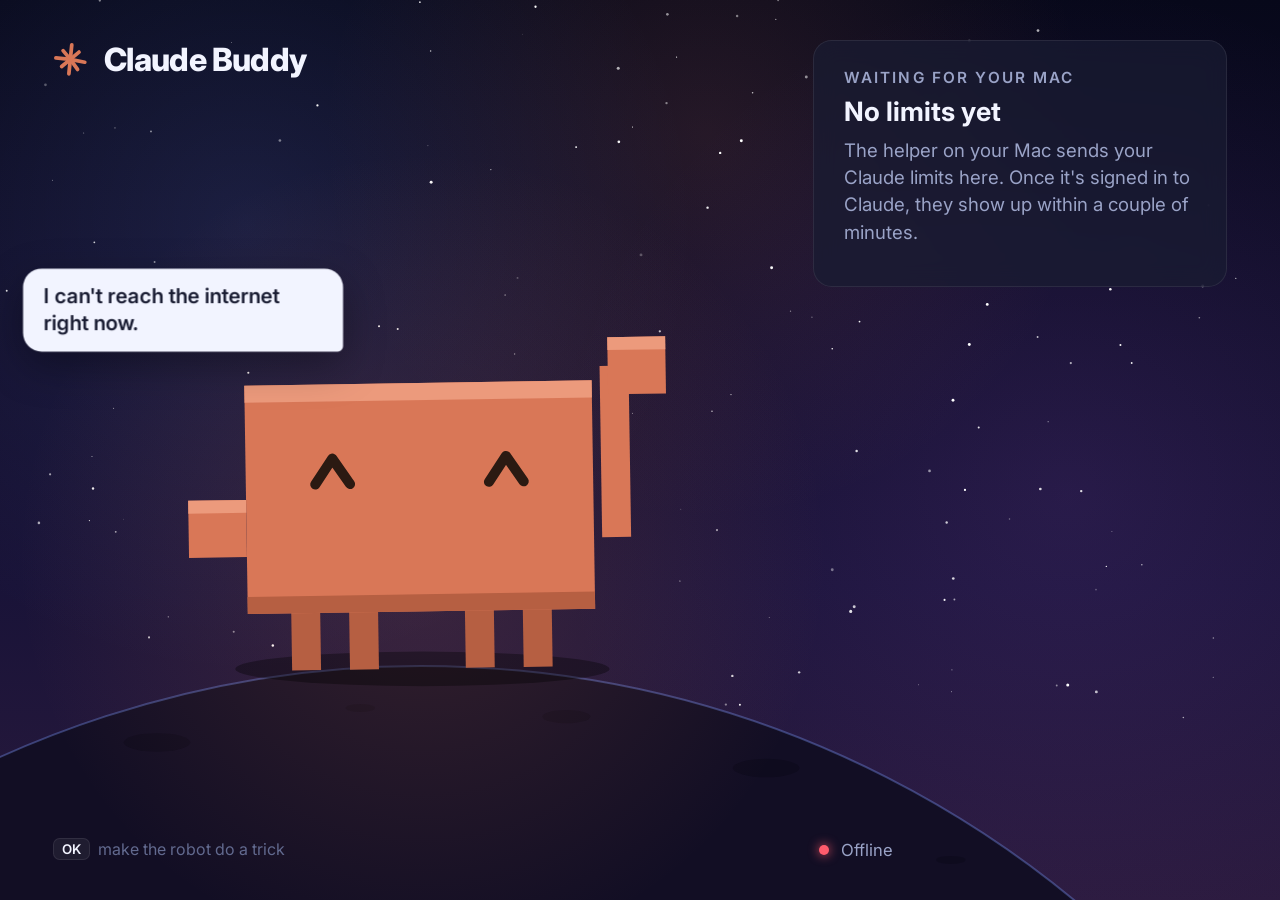
==== claude/index.html @ f8e5b743 "Publish web 20261021072658" ====
<!doctype html>
<html lang="en">
<head>
<meta charset="utf-8">
<meta name="viewport" content="width=device-width, initial-scale=1">
<title>Claude Buddy</title>
<link rel="preconnect" href="https://fonts.googleapis.com">
<link href="https://fonts.googleapis.com/css2?family=Inter:wght@400;500;600;700;800&display=swap" rel="stylesheet">
<link rel="stylesheet" href="../shared/tv.css?v=20261021072658">
<style>
  #scene { position: fixed; inset: 0; width: 100%; height: 100%; }

  header {
    position: fixed; top: 3rem; left: var(--gutter);
    display: flex; align-items: center; gap: 1.2rem;
  }
  header h1 { font-size: 2.4rem; font-weight: 800; letter-spacing: -0.02em; }
  header .spark { width: 2.6rem; height: 2.6rem; }

  /* Speech bubble: follows the robot's head, pops in when the robot says something new. */
  #bubble { position: fixed; left: 0; top: 0; max-width: 24rem; will-change: transform; }
  #bubble p {
    padding: 1.1rem 1.5rem; border-radius: 1.4rem 1.4rem 0.4rem 1.4rem;
    background: var(--text); color: #1a1d33;
    font-size: 1.55rem; font-weight: 600; line-height: 1.3;
    box-shadow: 0 1rem 3rem rgba(0, 0, 0, 0.35);
    transform-origin: 100% 100%;
    opacity: 0;
  }
  #bubble p.show { animation: pop 0.35s cubic-bezier(0.2, 1.4, 0.4, 1) forwards; }
  @keyframes pop { from { opacity: 0; transform: scale(0.6); } to { opacity: 1; transform: scale(1); } }

  aside {
    position: fixed; top: 3rem; right: var(--gutter); bottom: 3rem; width: 31rem;
    display: flex; flex-direction: column; gap: 1.4rem;
  }

  .card { padding: 2rem 2.2rem; }

  .session { display: flex; align-items: center; gap: 2.2rem; }
  .ring { position: relative; width: 12rem; height: 12rem; flex: none; }
  .ring svg { width: 100%; height: 100%; transform: rotate(-90deg); }
  .ring circle { fill: none; stroke-width: 9; }
  .ring .track { stroke: rgba(255, 255, 255, 0.08); }
  .ring .value { stroke-linecap: round; transition: stroke-dashoffset 1.2s ease, stroke 0.6s; }
  .ring .center {
    position: absolute; inset: 0; display: grid; place-content: center; text-align: center;
  }
  .ring .pct { font-size: 3.6rem; font-weight: 800; letter-spacing: -0.03em; line-height: 1; }
  .ring .pct small { font-size: 1.8rem; font-weight: 700; }
  .ring .sub { font-size: 1.1rem; color: var(--muted); margin-top: 0.3rem; }

  .reset-in { font-size: 2.4rem; font-weight: 700; letter-spacing: -0.02em; margin-top: 0.4rem; }
  .reset-at { font-size: 1.35rem; color: var(--muted); margin-top: 0.2rem; }

  .row + .row { margin-top: 1.6rem; }
  .row-head { display: flex; justify-content: space-between; align-items: baseline; }
  .row-name { font-size: 1.35rem; color: var(--muted); font-weight: 500; }
  .row-pct { font-size: 2.2rem; font-weight: 800; letter-spacing: -0.02em; }
  .row-pct small { font-size: 1.2rem; font-weight: 600; color: var(--muted); margin-left: 0.3rem; }
  .bar { height: 0.8rem; margin-top: 0.7rem; border-radius: 1rem; background: rgba(255, 255, 255, 0.08); overflow: hidden; }
  .bar i { display: block; height: 100%; border-radius: 1rem; transition: width 1.2s ease, background 0.6s; }
  .row-reset { font-size: 1.2rem; color: var(--faint); margin-top: 0.5rem; }

  .status { display: flex; align-items: center; gap: 0.9rem; font-size: 1.25rem; color: var(--muted); margin-top: auto; padding: 0 0.4rem; }

  .setup h2 { font-size: 2rem; font-weight: 700; margin: 0.6rem 0 0.8rem; }
  .setup p { font-size: 1.4rem; color: var(--muted); line-height: 1.45; }
  .setup .detail { font-size: 1.15rem; color: var(--faint); margin-top: 1rem; }

  .hint { position: fixed; left: var(--gutter); bottom: 3rem; font-size: 1.2rem; color: var(--faint); display: flex; gap: 0.6rem; align-items: center; }

  [hidden] { display: none !important; }
</style>
</head>
<body>
<canvas id="scene"></canvas>

<header>
  <svg class="spark" viewBox="-12 -12 24 24" aria-hidden="true">
    <g stroke="#d97757" stroke-width="2.6" stroke-linecap="round">
      <line x1="0" y1="0" x2="10" y2="2"/><line x1="0" y1="0" x2="5" y2="7"/><line x1="0" y1="0" x2="-1" y2="10"/>
      <line x1="0" y1="0" x2="-6" y2="5"/><line x1="0" y1="0" x2="-10" y2="-1"/><line x1="0" y1="0" x2="-5" y2="-6"/>
      <line x1="0" y1="0" x2="1" y2="-10"/><line x1="0" y1="0" x2="6" y2="-5"/>
    </g>
  </svg>
  <h1>Claude Buddy</h1>
</header>

<div id="bubble"><p></p></div>

<aside>
  <section class="card glass" id="session-card" hidden>
    <div class="eyebrow">5-hour session</div>
    <div class="session" style="margin-top: 1.4rem">
      <div class="ring">
        <svg viewBox="0 0 100 100"><circle class="track" cx="50" cy="50" r="44"/><circle class="value" id="ring" cx="50" cy="50" r="44"/></svg>
        <div class="center"><div class="pct tabular" id="session-left">–</div><div class="sub">left</div></div>
      </div>
      <div>
        <div class="row-name">Resets in</div>
        <div class="reset-in tabular" id="session-in">–</div>
        <div class="reset-at" id="session-at"></div>
      </div>
    </div>
  </section>

  <section class="card glass" id="weekly-card" hidden>
    <div class="eyebrow">This week</div>
    <div id="weekly-rows" style="margin-top: 1.4rem"></div>
  </section>

  <section class="card glass setup" id="setup-card" hidden>
    <div class="eyebrow">Waiting for your Mac</div>
    <h2>No limits yet</h2>
    <p>The helper on your Mac sends your Claude limits here. Once it's signed in to Claude, they show up within a couple of minutes.</p>
    <p class="detail" id="setup-detail"></p>
  </section>

  <div class="status"><span class="dot" id="live-dot"></span><span id="status-text">Connecting…</span></div>
</aside>

<div class="hint"><span class="key">OK</span> make the robot do a trick</div>

<script type="module">
import { Robot } from "../shared/robot.js?v=20261021072658";
import { animate, fitCanvas, shortDuration, clockTime, native } from "../shared/tv.js?v=20261021072658";
import { fetchUsage, session, weekly, tightest, moodFor, severityColor } from "../shared/usage.js?v=20261021072658";

native?.keepScreenOn?.(true);

const canvas = document.getElementById("scene");
const ctx = fitCanvas(canvas);
const bubble = document.getElementById("bubble");
const speech = bubble.firstElementChild;
const robot = new Robot();
let usage = null;
let failed = false;

// ---- Speech ---------------------------------------------------------------------------------------

const left = (l) => `${l.left}%`;
const capitalize = (text) => text.charAt(0).toUpperCase() + text.slice(1);
const inText = (l) => (l?.resetsAt ? `in ${shortDuration(l.resetsAt - Date.now())}` : "soon");
const atText = (l) => (l?.resetsAt ? `at ${clockTime(l.resetsAt)}` : "soon");

function line(behavior) {
  if (!usage) return failed ? "I can't reach the internet right now." : "Looking for your limits…";
  if (!usage.limits.length) return "Waiting for your Mac to send your limits.";
  const s = session(usage);
  const w = weekly(usage);
  const t = tightest(usage);
  const lines = {
    sleep: `Out of juice. Back ${atText(t)}. 💤`,
    tired: `Only ${left(t)} left. Fresh limits ${inText(t)}.`,
    stretch: `Running low… ${left(t)} until ${clockTime(t.resetsAt)}.`,
    celebrate: `Fresh limits! ${left(s)} to play with.`,
    typing: `${left(s)} of this session left. Let's build!`,
    think: w ? `This week: ${left(w)} left. Resets ${atText(w)}.` : `Hmm… ${left(s)} left.`,
    walk: `Next reset ${inText(s)}.`,
    dance: `${left(s)} left. Plenty of room!`,
    jump: `${left(s)} left. Let's go!`,
    spin: `Wheee! ${left(s)} left.`,
    wave: `Hi! You've got ${left(s)} until ${clockTime(s.resetsAt)}.`,
    juggle: `Juggling ${left(s)} of your session.`,
    love: w ? `${left(w)} of your week is still free.` : `${left(s)} left. Have fun!`,
    coffee: `Coffee break. ${left(s)} left, reset ${inText(s)}.`,
    read: w ? `Reading up… weekly resets ${atText(w)}.` : null,
  };
  return lines[behavior] ?? null;
}

function say() {
  const text = line(robot.behavior);
  if (!text) { speech.classList.remove("show"); return; }
  if (speech.textContent === text && speech.classList.contains("show")) return;
  speech.textContent = text;
  speech.classList.remove("show");
  void speech.offsetWidth; // restart the pop animation
  speech.classList.add("show");
}

robot.onBehavior = say;

document.addEventListener("keydown", (e) => {
  if (e.key === "Enter" || e.key === " ") robot.trick();
});

// ---- Limits panel ---------------------------------------------------------------------------------

function render() {
  const has = usage && usage.limits.length > 0;
  document.getElementById("session-card").hidden = !has;
  document.getElementById("setup-card").hidden = has;

  const dot = document.getElementById("live-dot");
  const status = document.getElementById("status-text");
  const age = usage?.updatedAt ? Date.now() - usage.updatedAt : null;
  if (failed && !usage) { dot.className = "dot off"; status.textContent = "Offline"; }
  else if (failed) { dot.className = "dot off"; status.textContent = "Offline · showing last known values"; }
  else if (age != null && age > 20 * 60000) { dot.className = "dot stale"; status.textContent = `Last update ${shortDuration(age)} ago · is your Mac on?`; }
  else if (age != null) { dot.className = "dot"; status.textContent = age < 60000 ? "Live · updated just now" : `Live · updated ${shortDuration(age)} ago`; }

  if (!has) {
    document.getElementById("setup-detail").textContent = usage?.error ?? "";
    document.getElementById("weekly-card").hidden = true;
    return;
  }

  const s = session(usage);
  const ring = document.getElementById("ring");
  const circumference = 2 * Math.PI * 44;
  ring.style.strokeDasharray = circumference;
  ring.style.strokeDashoffset = circumference * (1 - s.left / 100);
  ring.style.stroke = severityColor(s);
  document.getElementById("session-left").innerHTML = `${s.left}<small>%</small>`;
  document.getElementById("session-in").textContent = s.resetsAt ? shortDuration(s.resetsAt - Date.now()) : "–";
  document.getElementById("session-at").textContent = s.resetsAt ? `at ${clockTime(s.resetsAt)}` : "";

  const others = usage.limits.filter((l) => l !== s);
  document.getElementById("weekly-card").hidden = others.length === 0;
  document.getElementById("weekly-rows").innerHTML = others.map((l) => `
    <div class="row">
      <div class="row-head">
        <span class="row-name">${capitalize(l.label.replace(/^Weekly · /, ""))}</span>
        <span class="row-pct tabular">${l.left}%<small>left</small></span>
      </div>
      <div class="bar"><i style="width:${l.left}%; background:${severityColor(l)}"></i></div>
      <div class="row-reset">${l.resetsAt ? `Resets ${clockTime(l.resetsAt)} · in ${shortDuration(l.resetsAt - Date.now())}` : ""}</div>
    </div>`).join("");
}

async function refresh() {
  try {
    usage = await fetchUsage();
    failed = false;
  } catch {
    failed = true;
  }
  robot.setMood(moodFor(usage));
  render();
  say();
}

refresh();
setInterval(refresh, 60000);
setInterval(render, 15000); // keep countdowns ticking between fetches

// ---- Scene ----------------------------------------------------------------------------------------

const stars = Array.from({ length: 140 }, () => ({
  x: Math.random(), y: Math.random() * 0.8, r: 0.4 + Math.random() * 1.3, phase: Math.random() * 6, speed: 0.4 + Math.random(),
}));
let shooting = null;
let nextShot = 4;
let clock = 0;

function drawScene(dt) {
  const w = canvas.width;
  const h = canvas.height;
  const scale = w / 1920;
  clock += dt;

  const sky = ctx.createLinearGradient(0, 0, 0, h);
  sky.addColorStop(0, "#07081a");
  sky.addColorStop(0.65, "#191338");
  sky.addColorStop(1, "#2a1a3d");
  ctx.fillStyle = sky;
  ctx.fillRect(0, 0, w, h);

  // Slow-drifting nebulae.
  for (const [nx, ny, nr, color] of [[0.2, 0.25, 0.35, "124,156,255"], [0.55, 0.15, 0.3, "217,119,87"], [0.85, 0.55, 0.4, "160,90,220"]]) {
    const x = (nx + Math.sin(clock * 0.03 + nr * 10) * 0.02) * w;
    const g = ctx.createRadialGradient(x, ny * h, 0, x, ny * h, nr * w);
    g.addColorStop(0, `rgba(${color},0.13)`);
    g.addColorStop(1, `rgba(${color},0)`);
    ctx.fillStyle = g;
    ctx.fillRect(0, 0, w, h);
  }

  for (const s of stars) {
    ctx.globalAlpha = 0.25 + 0.75 * Math.abs(Math.sin(clock * s.speed + s.phase));
    ctx.fillStyle = "#fff";
    ctx.beginPath();
    ctx.arc(s.x * w, s.y * h, s.r * scale * 1.4, 0, Math.PI * 2);
    ctx.fill();
  }
  ctx.globalAlpha = 1;

  // A shooting star every few seconds.
  nextShot -= dt;
  if (nextShot <= 0) {
    shooting = { x: Math.random() * w * 0.6, y: Math.random() * h * 0.3, t: 0 };
    nextShot = 6 + Math.random() * 10;
  }
  if (shooting) {
    shooting.t += dt;
    const p = shooting.t / 0.9;
    if (p > 1) shooting = null;
    else {
      const x = shooting.x + p * w * 0.25;
      const y = shooting.y + p * h * 0.12;
      const trail = ctx.createLinearGradient(x, y, x - w * 0.08, y - h * 0.04);
      trail.addColorStop(0, `rgba(255,255,255,${1 - p})`);
      trail.addColorStop(1, "rgba(255,255,255,0)");
      ctx.strokeStyle = trail;
      ctx.lineWidth = 2.5 * scale;
      ctx.beginPath();
      ctx.moveTo(x, y);
      ctx.lineTo(x - w * 0.08, y - h * 0.04);
      ctx.stroke();
    }
  }

  // The little planet the robot lives on.
  const cx = w * 0.33;
  const ground = h * 0.74;
  const R = w * 0.8;
  const planet = ctx.createRadialGradient(cx, ground - R * 0.02, R * 0.85, cx, ground + R, R);
  planet.addColorStop(0, "#3b2c5e");
  planet.addColorStop(0.08, "#2a2048");
  planet.addColorStop(1, "#120e24");
  ctx.fillStyle = planet;
  ctx.beginPath();
  ctx.arc(cx, ground + R, R, 0, Math.PI * 2);
  ctx.fill();
  ctx.strokeStyle = "rgba(124,156,255,0.35)";
  ctx.lineWidth = 3 * scale;
  ctx.beginPath();
  ctx.arc(cx, ground + R, R, Math.PI * 1.15, Math.PI * 1.85);
  ctx.stroke();
  // Craters drift by as the planet turns.
  ctx.fillStyle = "rgba(10,8,24,0.45)";
  for (let i = 0; i < 7; i++) {
    const a = Math.PI * 1.5 + (((i * 0.21 + clock * 0.006) % 1.4) - 0.7);
    const px = cx + Math.cos(a) * (R - 60 * scale);
    const py = ground + R + Math.sin(a) * (R - 60 * scale);
    ctx.beginPath();
    ctx.ellipse(px, py, (22 + (i % 3) * 14) * scale, (6 + (i % 3) * 4) * scale, 0, 0, Math.PI * 2);
    ctx.fill();
  }

  // Warm glow behind the robot.
  const glow = ctx.createRadialGradient(cx, ground - h * 0.12, 0, cx, ground - h * 0.12, h * 0.45);
  glow.addColorStop(0, "rgba(217,119,87,0.18)");
  glow.addColorStop(1, "rgba(217,119,87,0)");
  ctx.fillStyle = glow;
  ctx.fillRect(0, 0, w, h);

  const u = h * 0.032;
  robot.step(dt, (w * 0.62) / u);
  const head = robot.draw(ctx, cx, ground, u, dt);
  placeBubble(head, u);
}

let bubbleX = null;
let bubbleY = null;

function placeBubble(head, u) {
  const ratio = canvas.width / innerWidth;
  const right = (head.x - 4 * u) / ratio;
  const bottom = (head.headTop - 1.2 * u) / ratio;
  const x = Math.max(16, right - bubble.offsetWidth);
  const y = Math.max(16, bottom - bubble.offsetHeight);
  bubbleX = bubbleX == null ? x : bubbleX + (x - bubbleX) * 0.15;
  bubbleY = bubbleY == null ? y : bubbleY + (y - bubbleY) * 0.15;
  bubble.style.transform = `translate(${bubbleX}px, ${bubbleY}px)`;
}

animate(drawScene);
</script>
</body>
</html>
---- shared/tv.css ----
/* TV Space design system. 1rem = 1/96 of the screen width, so every screen scales with the TV
   (10px at 960 wide, 20px at 1920). Keep content 4rem from the edges: projectors can crop them. */

:root {
  --bg: #0b0d1a;
  --bg-2: #171431;
  --surface: rgba(26, 29, 51, 0.72);
  --surface-solid: #1a1d33;
  --line: rgba(255, 255, 255, 0.08);
  --text: #f2f4ff;
  --muted: #9aa3c7;
  --faint: #626a8f;
  --accent: #7c9cff;
  --claude: #d97757;
  --good: #6ee7b7;
  --warning: #ffb547;
  --critical: #ff5c6c;
  --radius: 1.4rem;
  --gutter: 4rem;
}

* { box-sizing: border-box; margin: 0; padding: 0; }

html { font-size: calc(100vw / 96); }

html, body {
  width: 100%;
  height: 100%;
  overflow: hidden;
  background: var(--bg);
  color: var(--text);
  font-family: "Inter", "Roboto", system-ui, sans-serif;
  -webkit-font-smoothing: antialiased;
  cursor: none;
}

a { color: inherit; text-decoration: none; }

:focus { outline: none; }

.tabular { font-variant-numeric: tabular-nums; }

.glass {
  background: var(--surface);
  border: 1px solid var(--line);
  border-radius: var(--radius);
  backdrop-filter: blur(12px);
  -webkit-backdrop-filter: blur(12px);
}

.eyebrow {
  font-size: 1.15rem;
  font-weight: 600;
  letter-spacing: 0.14em;
  text-transform: uppercase;
  color: var(--muted);
}

.dot {
  display: inline-block;
  width: 0.8rem;
  height: 0.8rem;
  border-radius: 50%;
  background: var(--good);
  box-shadow: 0 0 0.8rem var(--good);
  animation: pulse 2s ease-in-out infinite;
}
.dot.stale { background: var(--warning); box-shadow: 0 0 0.8rem var(--warning); }
.dot.off { background: var(--critical); box-shadow: 0 0 0.8rem var(--critical); animation: none; }

@keyframes pulse { 50% { opacity: 0.35; } }

.key {
  display: inline-block;
  min-width: 2.2rem;
  padding: 0.15rem 0.6rem;
  border: 1px solid var(--line);
  border-radius: 0.5rem;
  background: rgba(255, 255, 255, 0.06);
  color: var(--text);
  font-size: 1rem;
  font-weight: 600;
  text-align: center;
}
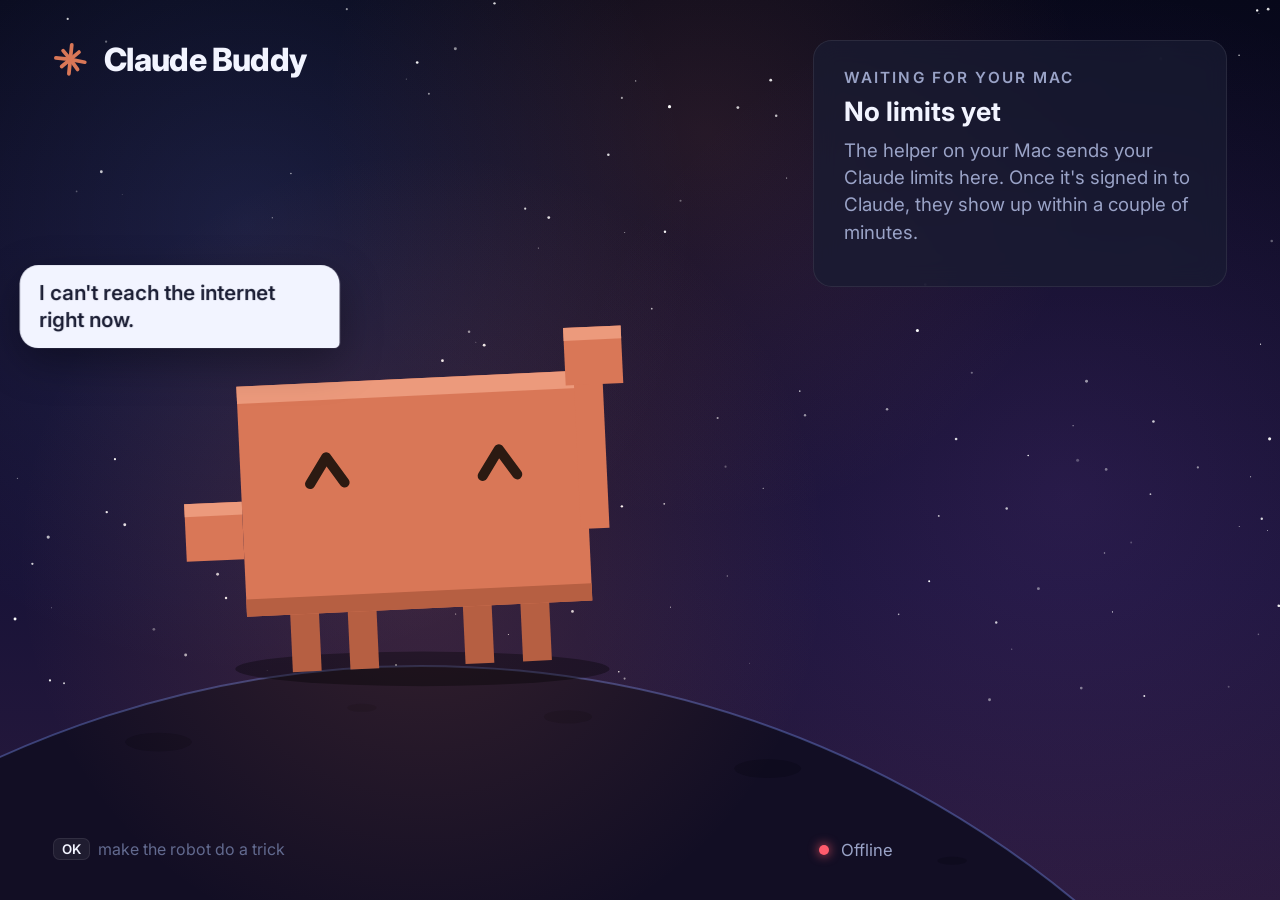
==== commit 258b91b2: "Publish web 20261021073418" ====
--- a/claude/index.html
+++ b/claude/index.html
@@ -6,7 +6,7 @@
 <title>Claude Buddy</title>
 <link rel="preconnect" href="https://fonts.googleapis.com">
 <link href="https://fonts.googleapis.com/css2?family=Inter:wght@400;500;600;700;800&display=swap" rel="stylesheet">
-<link rel="stylesheet" href="../shared/tv.css?v=20261021072658">
+<link rel="stylesheet" href="../shared/tv.css?v=20261021073418">
 <style>
   #scene { position: fixed; inset: 0; width: 100%; height: 100%; }
 
@@ -123,9 +123,9 @@
 <div class="hint"><span class="key">OK</span> make the robot do a trick</div>
 
 <script type="module">
-import { Robot } from "../shared/robot.js?v=20261021072658";
-import { animate, fitCanvas, shortDuration, clockTime, native } from "../shared/tv.js?v=20261021072658";
-import { fetchUsage, session, weekly, tightest, moodFor, severityColor } from "../shared/usage.js?v=20261021072658";
+import { Robot } from "../shared/robot.js?v=20261021073418";
+import { animate, fitCanvas, shortDuration, clockTime, native } from "../shared/tv.js?v=20261021073418";
+import { fetchUsage, session, weekly, tightest, moodFor, severityColor } from "../shared/usage.js?v=20261021073418";
 
 native?.keepScreenOn?.(true);
 
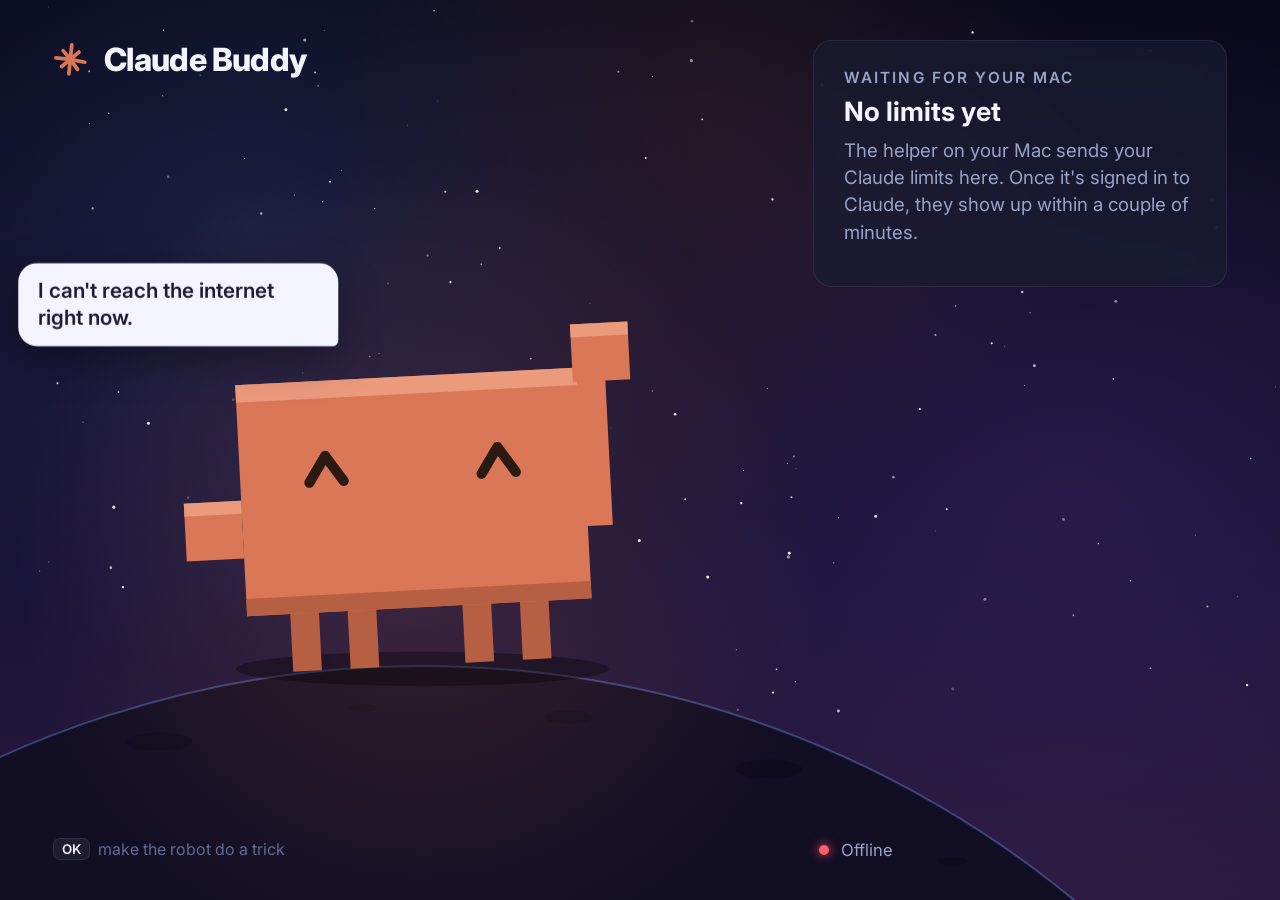
==== commit e3d4b073: "Publish web 20261021081231" ====
--- a/claude/index.html
+++ b/claude/index.html
@@ -6,7 +6,7 @@
 <title>Claude Buddy</title>
 <link rel="preconnect" href="https://fonts.googleapis.com">
 <link href="https://fonts.googleapis.com/css2?family=Inter:wght@400;500;600;700;800&display=swap" rel="stylesheet">
-<link rel="stylesheet" href="../shared/tv.css?v=20261021073418">
+<link rel="stylesheet" href="../shared/tv.css?v=20261021081231">
 <style>
   #scene { position: fixed; inset: 0; width: 100%; height: 100%; }
 
@@ -123,9 +123,9 @@
 <div class="hint"><span class="key">OK</span> make the robot do a trick</div>
 
 <script type="module">
-import { Robot } from "../shared/robot.js?v=20261021073418";
-import { animate, fitCanvas, shortDuration, clockTime, native } from "../shared/tv.js?v=20261021073418";
-import { fetchUsage, session, weekly, tightest, moodFor, severityColor } from "../shared/usage.js?v=20261021073418";
+import { Robot } from "../shared/robot.js?v=20261021081231";
+import { animate, fitCanvas, shortDuration, clockTime, native } from "../shared/tv.js?v=20261021081231";
+import { fetchUsage, session, weekly, tightest, moodFor, severityColor } from "../shared/usage.js?v=20261021081231";
 
 native?.keepScreenOn?.(true);
 
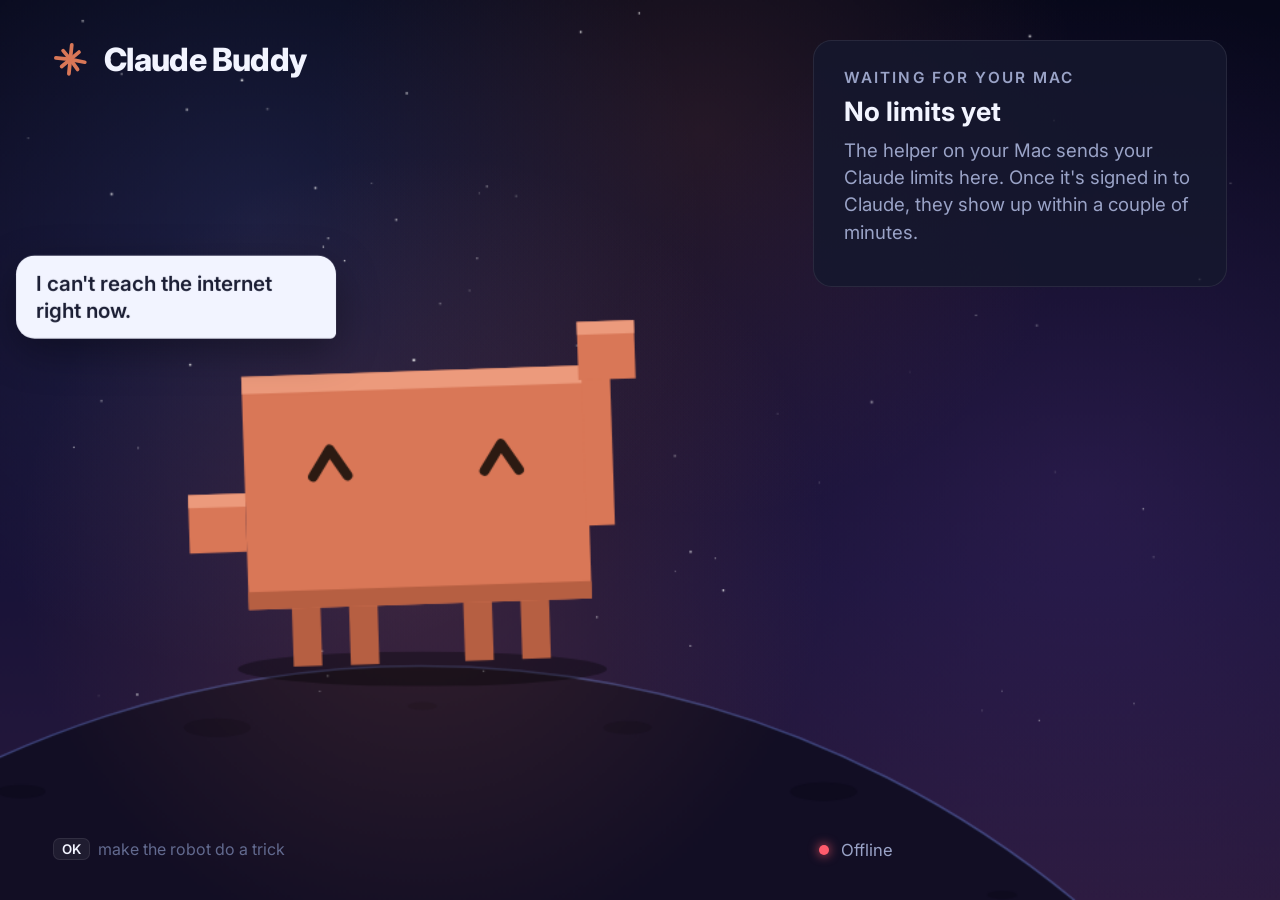
==== commit 47c0e93b: "Publish web 20261021081754" ====
--- a/claude/index.html
+++ b/claude/index.html
@@ -6,7 +6,7 @@
 <title>Claude Buddy</title>
 <link rel="preconnect" href="https://fonts.googleapis.com">
 <link href="https://fonts.googleapis.com/css2?family=Inter:wght@400;500;600;700;800&display=swap" rel="stylesheet">
-<link rel="stylesheet" href="../shared/tv.css?v=20261021081231">
+<link rel="stylesheet" href="../shared/tv.css?v=20261021081754">
 <style>
   #scene { position: fixed; inset: 0; width: 100%; height: 100%; }
 
@@ -123,14 +123,14 @@
 <div class="hint"><span class="key">OK</span> make the robot do a trick</div>
 
 <script type="module">
-import { Robot } from "../shared/robot.js?v=20261021081231";
-import { animate, fitCanvas, shortDuration, clockTime, native } from "../shared/tv.js?v=20261021081231";
-import { fetchUsage, session, weekly, tightest, moodFor, severityColor } from "../shared/usage.js?v=20261021081231";
+import { Robot } from "../shared/robot.js?v=20261021081754";
+import { animate, fitCanvas, shortDuration, clockTime, native } from "../shared/tv.js?v=20261021081754";
+import { fetchUsage, session, weekly, tightest, moodFor, severityColor } from "../shared/usage.js?v=20261021081754";
 
 native?.keepScreenOn?.(true);
 
 const canvas = document.getElementById("scene");
-const ctx = fitCanvas(canvas);
+const ctx = fitCanvas(canvas, { onResize: () => paintBackdrop() });
 const bubble = document.getElementById("bubble");
 const speech = bubble.firstElementChild;
 const robot = new Robot();
@@ -247,43 +247,84 @@
 setInterval(render, 15000); // keep countdowns ticking between fetches
 
 // ---- Scene ----------------------------------------------------------------------------------------
-
-const stars = Array.from({ length: 140 }, () => ({
-  x: Math.random(), y: Math.random() * 0.8, r: 0.4 + Math.random() * 1.3, phase: Math.random() * 6, speed: 0.4 + Math.random(),
+// The sky, nebulae, planet and glow never change, so they are painted once into `backdrop` and copied
+// onto the screen each frame. Only the twinkling stars, the shooting star and the robot are drawn live.
+
+const stars = Array.from({ length: 70 }, () => ({
+  x: Math.random(), y: Math.random() * 0.8, r: 0.5 + Math.random() * 1.2, phase: Math.random() * 6, speed: 0.4 + Math.random(),
 }));
+const backdrop = document.createElement("canvas");
 let shooting = null;
 let nextShot = 4;
 let clock = 0;
 
-function drawScene(dt) {
+const layout = () => {
   const w = canvas.width;
   const h = canvas.height;
-  const scale = w / 1920;
-  clock += dt;
-
-  const sky = ctx.createLinearGradient(0, 0, 0, h);
+  return { w, h, scale: w / 1920, cx: w * 0.33, ground: h * 0.74, R: w * 0.8, u: h * 0.032 };
+};
+
+function paintBackdrop() {
+  const { w, h, scale, cx, ground, R } = layout();
+  backdrop.width = w;
+  backdrop.height = h;
+  const b = backdrop.getContext("2d");
+
+  const sky = b.createLinearGradient(0, 0, 0, h);
   sky.addColorStop(0, "#07081a");
   sky.addColorStop(0.65, "#191338");
   sky.addColorStop(1, "#2a1a3d");
-  ctx.fillStyle = sky;
-  ctx.fillRect(0, 0, w, h);
-
-  // Slow-drifting nebulae.
+  b.fillStyle = sky;
+  b.fillRect(0, 0, w, h);
+
   for (const [nx, ny, nr, color] of [[0.2, 0.25, 0.35, "124,156,255"], [0.55, 0.15, 0.3, "217,119,87"], [0.85, 0.55, 0.4, "160,90,220"]]) {
-    const x = (nx + Math.sin(clock * 0.03 + nr * 10) * 0.02) * w;
-    const g = ctx.createRadialGradient(x, ny * h, 0, x, ny * h, nr * w);
+    const g = b.createRadialGradient(nx * w, ny * h, 0, nx * w, ny * h, nr * w);
     g.addColorStop(0, `rgba(${color},0.13)`);
     g.addColorStop(1, `rgba(${color},0)`);
-    ctx.fillStyle = g;
-    ctx.fillRect(0, 0, w, h);
-  }
-
+    b.fillStyle = g;
+    b.fillRect(0, 0, w, h);
+  }
+
+  // The little planet the robot lives on.
+  const planet = b.createRadialGradient(cx, ground - R * 0.02, R * 0.85, cx, ground + R, R);
+  planet.addColorStop(0, "#3b2c5e");
+  planet.addColorStop(0.08, "#2a2048");
+  planet.addColorStop(1, "#120e24");
+  b.fillStyle = planet;
+  b.beginPath();
+  b.arc(cx, ground + R, R, 0, Math.PI * 2);
+  b.fill();
+  b.strokeStyle = "rgba(124,156,255,0.35)";
+  b.lineWidth = 3 * scale;
+  b.beginPath();
+  b.arc(cx, ground + R, R, Math.PI * 1.15, Math.PI * 1.85);
+  b.stroke();
+  b.fillStyle = "rgba(10,8,24,0.45)";
+  for (let i = 0; i < 7; i++) {
+    const a = Math.PI * 1.5 + (i * 0.21 - 0.63);
+    b.beginPath();
+    b.ellipse(cx + Math.cos(a) * (R - 60 * scale), ground + R + Math.sin(a) * (R - 60 * scale), (22 + (i % 3) * 14) * scale, (6 + (i % 3) * 4) * scale, 0, 0, Math.PI * 2);
+    b.fill();
+  }
+
+  // Warm glow behind the robot.
+  const glow = b.createRadialGradient(cx, ground - h * 0.12, 0, cx, ground - h * 0.12, h * 0.45);
+  glow.addColorStop(0, "rgba(217,119,87,0.18)");
+  glow.addColorStop(1, "rgba(217,119,87,0)");
+  b.fillStyle = glow;
+  b.fillRect(0, 0, w, h);
+}
+
+function drawScene(dt) {
+  const { w, h, scale, cx, ground, u } = layout();
+  clock += dt;
+  ctx.drawImage(backdrop, 0, 0);
+
+  ctx.fillStyle = "#fff";
+  const size = Math.max(1, 2.2 * scale);
   for (const s of stars) {
     ctx.globalAlpha = 0.25 + 0.75 * Math.abs(Math.sin(clock * s.speed + s.phase));
-    ctx.fillStyle = "#fff";
-    ctx.beginPath();
-    ctx.arc(s.x * w, s.y * h, s.r * scale * 1.4, 0, Math.PI * 2);
-    ctx.fill();
+    ctx.fillRect(s.x * w, s.y * h, size * s.r, size * s.r);
   }
   ctx.globalAlpha = 1;
 
@@ -300,10 +341,7 @@
     else {
       const x = shooting.x + p * w * 0.25;
       const y = shooting.y + p * h * 0.12;
-      const trail = ctx.createLinearGradient(x, y, x - w * 0.08, y - h * 0.04);
-      trail.addColorStop(0, `rgba(255,255,255,${1 - p})`);
-      trail.addColorStop(1, "rgba(255,255,255,0)");
-      ctx.strokeStyle = trail;
+      ctx.strokeStyle = `rgba(255,255,255,${(1 - p) * 0.8})`;
       ctx.lineWidth = 2.5 * scale;
       ctx.beginPath();
       ctx.moveTo(x, y);
@@ -312,61 +350,25 @@
     }
   }
 
-  // The little planet the robot lives on.
-  const cx = w * 0.33;
-  const ground = h * 0.74;
-  const R = w * 0.8;
-  const planet = ctx.createRadialGradient(cx, ground - R * 0.02, R * 0.85, cx, ground + R, R);
-  planet.addColorStop(0, "#3b2c5e");
-  planet.addColorStop(0.08, "#2a2048");
-  planet.addColorStop(1, "#120e24");
-  ctx.fillStyle = planet;
-  ctx.beginPath();
-  ctx.arc(cx, ground + R, R, 0, Math.PI * 2);
-  ctx.fill();
-  ctx.strokeStyle = "rgba(124,156,255,0.35)";
-  ctx.lineWidth = 3 * scale;
-  ctx.beginPath();
-  ctx.arc(cx, ground + R, R, Math.PI * 1.15, Math.PI * 1.85);
-  ctx.stroke();
-  // Craters drift by as the planet turns.
-  ctx.fillStyle = "rgba(10,8,24,0.45)";
-  for (let i = 0; i < 7; i++) {
-    const a = Math.PI * 1.5 + (((i * 0.21 + clock * 0.006) % 1.4) - 0.7);
-    const px = cx + Math.cos(a) * (R - 60 * scale);
-    const py = ground + R + Math.sin(a) * (R - 60 * scale);
-    ctx.beginPath();
-    ctx.ellipse(px, py, (22 + (i % 3) * 14) * scale, (6 + (i % 3) * 4) * scale, 0, 0, Math.PI * 2);
-    ctx.fill();
-  }
-
-  // Warm glow behind the robot.
-  const glow = ctx.createRadialGradient(cx, ground - h * 0.12, 0, cx, ground - h * 0.12, h * 0.45);
-  glow.addColorStop(0, "rgba(217,119,87,0.18)");
-  glow.addColorStop(1, "rgba(217,119,87,0)");
-  ctx.fillStyle = glow;
-  ctx.fillRect(0, 0, w, h);
-
-  const u = h * 0.032;
   robot.step(dt, (w * 0.62) / u);
-  const head = robot.draw(ctx, cx, ground, u, dt);
-  placeBubble(head, u);
+  placeBubble(robot.draw(ctx, cx, ground, u, dt));
 }
 
 let bubbleX = null;
 let bubbleY = null;
 
-function placeBubble(head, u) {
+function placeBubble(head) {
   const ratio = canvas.width / innerWidth;
-  const right = (head.x - 4 * u) / ratio;
-  const bottom = (head.headTop - 1.2 * u) / ratio;
+  const right = (head.x - 4 * layout().u) / ratio;
+  const bottom = (head.headTop - 1.2 * layout().u) / ratio;
   const x = Math.max(16, right - bubble.offsetWidth);
   const y = Math.max(16, bottom - bubble.offsetHeight);
-  bubbleX = bubbleX == null ? x : bubbleX + (x - bubbleX) * 0.15;
-  bubbleY = bubbleY == null ? y : bubbleY + (y - bubbleY) * 0.15;
+  bubbleX = bubbleX == null ? x : bubbleX + (x - bubbleX) * 0.25;
+  bubbleY = bubbleY == null ? y : bubbleY + (y - bubbleY) * 0.25;
   bubble.style.transform = `translate(${bubbleX}px, ${bubbleY}px)`;
 }
 
+paintBackdrop();
 animate(drawScene);
 </script>
 </body>
--- a/shared/tv.css
+++ b/shared/tv.css
@@ -41,11 +41,9 @@
 .tabular { font-variant-numeric: tabular-nums; }
 
 .glass {
-  background: var(--surface);
+  background: rgba(22, 24, 46, 0.86);
   border: 1px solid var(--line);
   border-radius: var(--radius);
-  backdrop-filter: blur(12px);
-  -webkit-backdrop-filter: blur(12px);
 }
 
 .eyebrow {
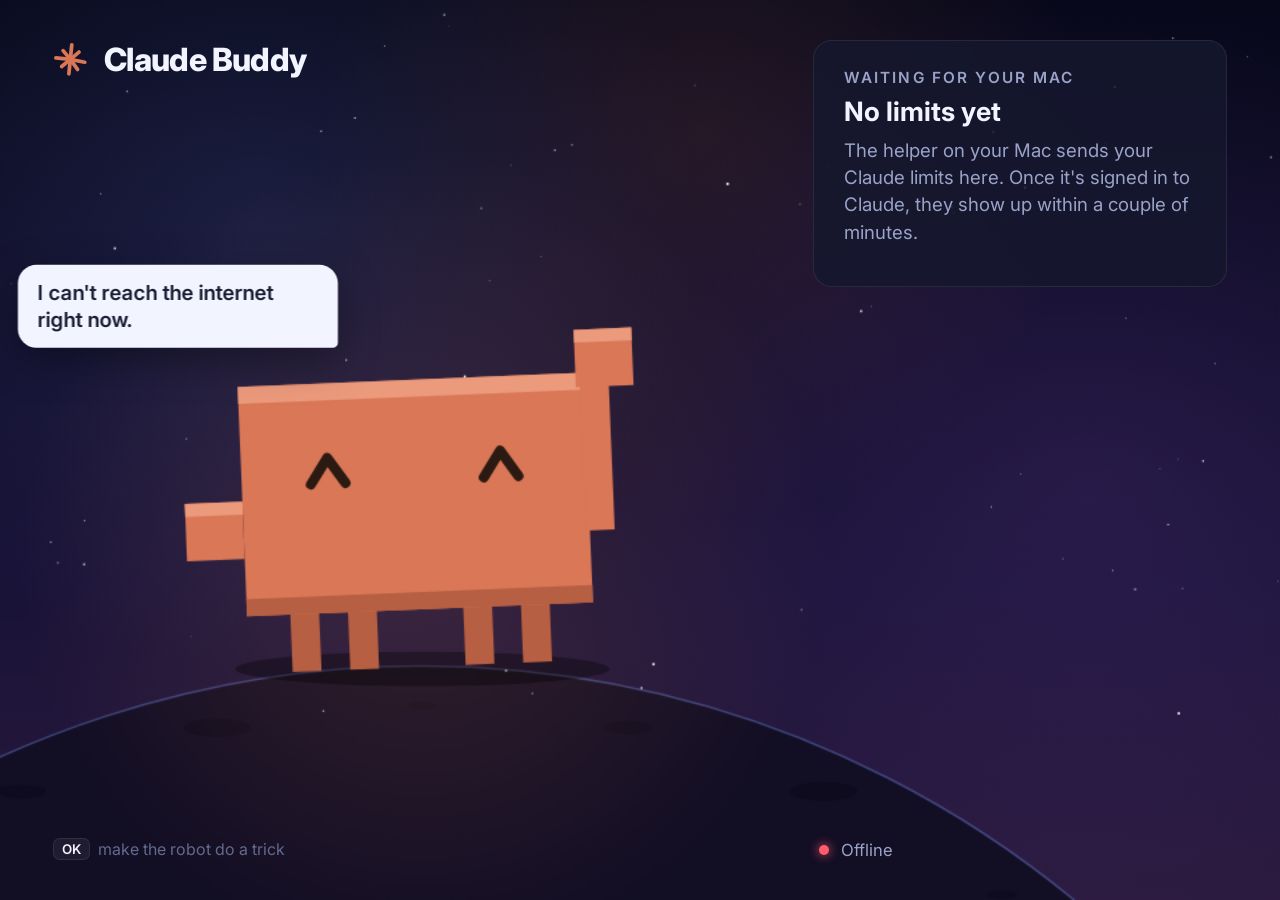
==== commit c2b80379: "Publish web 20261021081911" ====
--- a/claude/index.html
+++ b/claude/index.html
@@ -6,7 +6,7 @@
 <title>Claude Buddy</title>
 <link rel="preconnect" href="https://fonts.googleapis.com">
 <link href="https://fonts.googleapis.com/css2?family=Inter:wght@400;500;600;700;800&display=swap" rel="stylesheet">
-<link rel="stylesheet" href="../shared/tv.css?v=20261021081754">
+<link rel="stylesheet" href="../shared/tv.css?v=20261021081911">
 <style>
   #scene { position: fixed; inset: 0; width: 100%; height: 100%; }
 
@@ -123,9 +123,9 @@
 <div class="hint"><span class="key">OK</span> make the robot do a trick</div>
 
 <script type="module">
-import { Robot } from "../shared/robot.js?v=20261021081754";
-import { animate, fitCanvas, shortDuration, clockTime, native } from "../shared/tv.js?v=20261021081754";
-import { fetchUsage, session, weekly, tightest, moodFor, severityColor } from "../shared/usage.js?v=20261021081754";
+import { Robot } from "../shared/robot.js?v=20261021081911";
+import { animate, fitCanvas, shortDuration, countdown, clockTime, native } from "../shared/tv.js?v=20261021081911";
+import { fetchUsage, session, weekly, tightest, moodFor, severityColor, POLL_MS } from "../shared/usage.js?v=20261021081911";
 
 native?.keepScreenOn?.(true);
 
@@ -214,7 +214,7 @@
   ring.style.strokeDashoffset = circumference * (1 - s.left / 100);
   ring.style.stroke = severityColor(s);
   document.getElementById("session-left").innerHTML = `${s.left}<small>%</small>`;
-  document.getElementById("session-in").textContent = s.resetsAt ? shortDuration(s.resetsAt - Date.now()) : "–";
+  document.getElementById("session-in").dataset.reset = s.resetsAt?.getTime() ?? "";
   document.getElementById("session-at").textContent = s.resetsAt ? `at ${clockTime(s.resetsAt)}` : "";
 
   const others = usage.limits.filter((l) => l !== s);
@@ -226,7 +226,7 @@
         <span class="row-pct tabular">${l.left}%<small>left</small></span>
       </div>
       <div class="bar"><i style="width:${l.left}%; background:${severityColor(l)}"></i></div>
-      <div class="row-reset">${l.resetsAt ? `Resets ${clockTime(l.resetsAt)} · in ${shortDuration(l.resetsAt - Date.now())}` : ""}</div>
+      <div class="row-reset" data-reset="${l.resetsAt?.getTime() ?? ""}" data-at="${l.resetsAt ? clockTime(l.resetsAt) : ""}"></div>
     </div>`).join("");
 }
 
@@ -239,12 +239,24 @@
   }
   robot.setMood(moodFor(usage));
   render();
+  tick();
   say();
 }
 
+/** Every second: the countdowns, which are exact because the reset times are known. */
+function tick() {
+  const now = Date.now();
+  for (const el of document.querySelectorAll("[data-reset]")) {
+    const at = Number(el.dataset.reset);
+    if (!at) { el.textContent = ""; continue; }
+    el.textContent = el.dataset.at ? `Resets ${el.dataset.at} · in ${countdown(at - now)}` : countdown(at - now);
+  }
+}
+
 refresh();
-setInterval(refresh, 60000);
-setInterval(render, 15000); // keep countdowns ticking between fetches
+setInterval(refresh, POLL_MS);
+setInterval(tick, 1000);
+setInterval(render, 15000); // the "updated 2m ago" line
 
 // ---- Scene ----------------------------------------------------------------------------------------
 // The sky, nebulae, planet and glow never change, so they are painted once into `backdrop` and copied
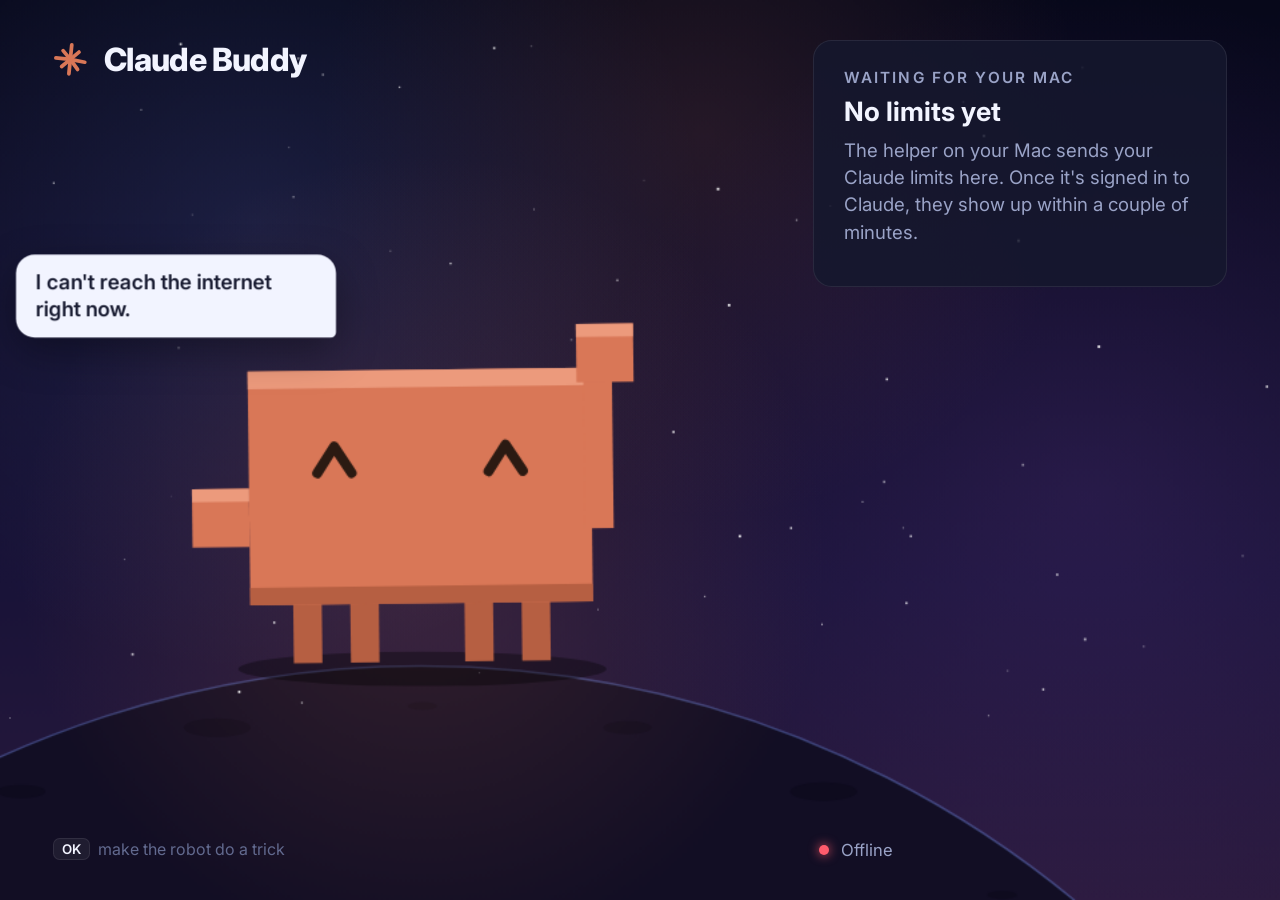
==== commit 0286c68a: "Publish web 20261021082054" ====
--- a/claude/index.html
+++ b/claude/index.html
@@ -6,7 +6,7 @@
 <title>Claude Buddy</title>
 <link rel="preconnect" href="https://fonts.googleapis.com">
 <link href="https://fonts.googleapis.com/css2?family=Inter:wght@400;500;600;700;800&display=swap" rel="stylesheet">
-<link rel="stylesheet" href="../shared/tv.css?v=20261021081911">
+<link rel="stylesheet" href="../shared/tv.css?v=20261021082054">
 <style>
   #scene { position: fixed; inset: 0; width: 100%; height: 100%; }
 
@@ -37,8 +37,8 @@
 
   .card { padding: 2rem 2.2rem; }
 
-  .session { display: flex; align-items: center; gap: 2.2rem; }
-  .ring { position: relative; width: 12rem; height: 12rem; flex: none; }
+  .session { display: flex; align-items: center; gap: 2rem; }
+  .ring { position: relative; width: 11rem; height: 11rem; flex: none; }
   .ring svg { width: 100%; height: 100%; transform: rotate(-90deg); }
   .ring circle { fill: none; stroke-width: 9; }
   .ring .track { stroke: rgba(255, 255, 255, 0.08); }
@@ -50,7 +50,7 @@
   .ring .pct small { font-size: 1.8rem; font-weight: 700; }
   .ring .sub { font-size: 1.1rem; color: var(--muted); margin-top: 0.3rem; }
 
-  .reset-in { font-size: 2.4rem; font-weight: 700; letter-spacing: -0.02em; margin-top: 0.4rem; }
+  .reset-in { font-size: 2.1rem; font-weight: 700; letter-spacing: -0.02em; margin-top: 0.4rem; white-space: nowrap; }
   .reset-at { font-size: 1.35rem; color: var(--muted); margin-top: 0.2rem; }
 
   .row + .row { margin-top: 1.6rem; }
@@ -123,9 +123,9 @@
 <div class="hint"><span class="key">OK</span> make the robot do a trick</div>
 
 <script type="module">
-import { Robot } from "../shared/robot.js?v=20261021081911";
-import { animate, fitCanvas, shortDuration, countdown, clockTime, native } from "../shared/tv.js?v=20261021081911";
-import { fetchUsage, session, weekly, tightest, moodFor, severityColor, POLL_MS } from "../shared/usage.js?v=20261021081911";
+import { Robot } from "../shared/robot.js?v=20261021082054";
+import { animate, fitCanvas, shortDuration, countdown, clockTime, native } from "../shared/tv.js?v=20261021082054";
+import { fetchUsage, session, weekly, tightest, moodFor, severityColor, POLL_MS } from "../shared/usage.js?v=20261021082054";
 
 native?.keepScreenOn?.(true);
 
